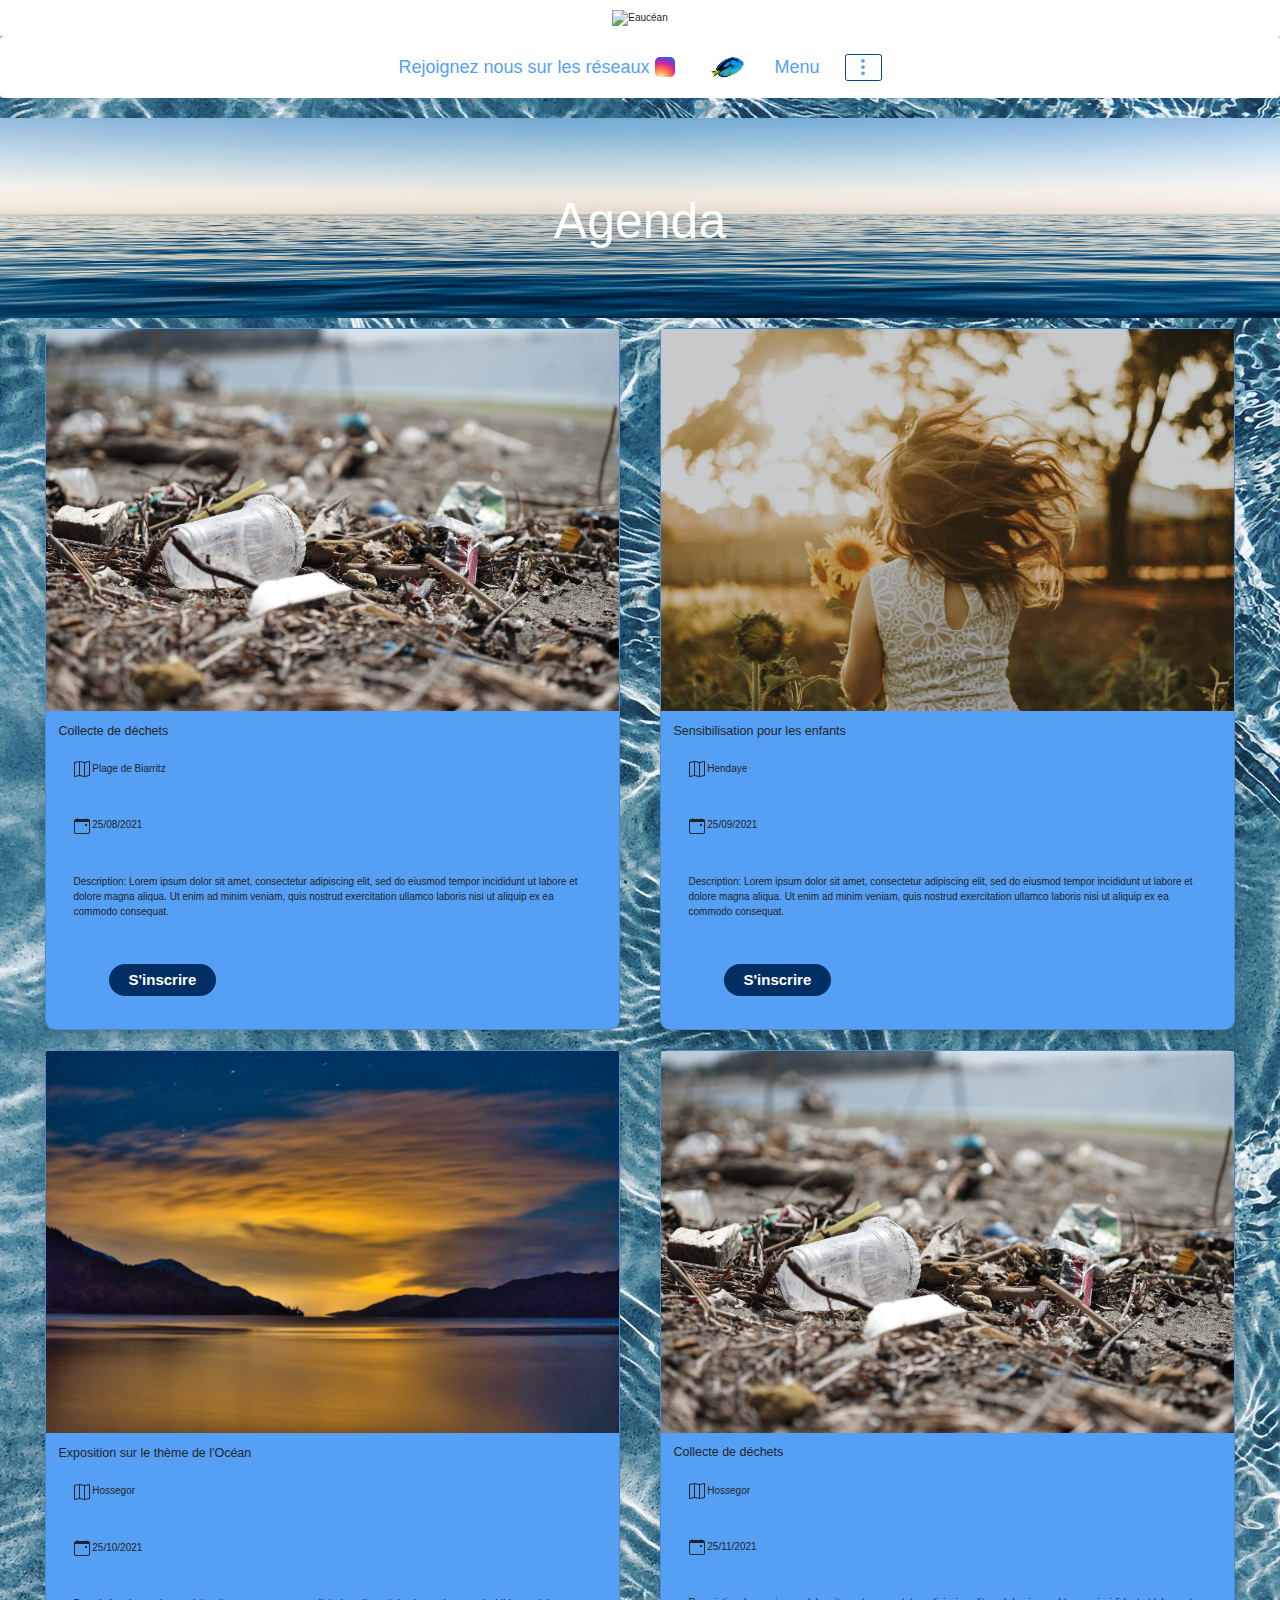
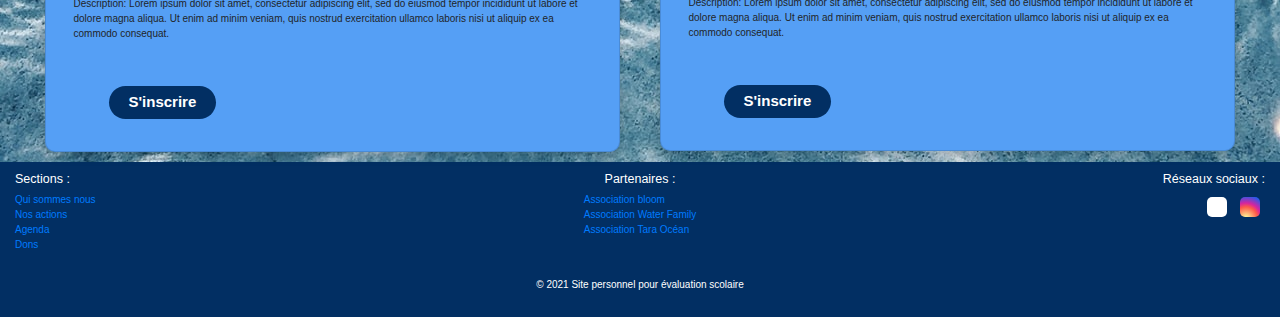
==== actions.html @ 85d7b035 "addActionPage&correction" ====
<!DOCTYPE html>
<html lang="fr">
<head>
  <meta charset="UTF-8">
  <meta name="viewport" content="width=device-width, initial-scale=1"> 
  <!-- Latest bootstrap compiled and minified CSS -->
  <link rel="stylesheet" href="https://maxcdn.bootstrapcdn.com/bootstrap/3.3.7/css/bootstrap.min.css" 
    integrity="sha384-BVYiiSIFeK1dGmJRAkycuHAHRg32OmUcww7on3RYdg4Va+PmSTsz/K68vbdEjh4u" 
    crossorigin="anonymous">
  <link rel="stylesheet" href="https://stackpath.bootstrapcdn.com/bootstrap/4.3.1/css/bootstrap.min.css" integrity="sha384-ggOyR0iXCbMQv3Xipma34MD+dH/1fQ784/j6cY/iJTQUOhcWr7x9JvoRxT2MZw1T"
    crossorigin="anonymous">
  <!-- Font-Awesome -->
  <link rel="stylesheet" href="https://cdnjs.cloudflare.com/ajax/libs/font-awesome/5.15.3/css/all.min.css" 
    integrity="sha384-SZXxX4whJ79/gErwcOYf+zWLeJdY/qpuqC4cAa9rOGUstPomtqpuNWT9wdPEn2fk"
    crossorigin="anonymous">
  <link rel="stylesheet" type="text/css" href="style.css">
  <meta name="description" content="Association pour la défense des Océans"/>
  <title>Eaucean</title>
</head>
<body class="container-fluid">
  <header>
    <!-- Menu + Logo-->
    <div class="row logo">
      <img 
            src="https://fontmeme.com/permalink/210517/2b26f4ba1548a2884f79955878b2d2fc.png" 
            alt="Eaucéan">
    </div>
    <nav class="row navbar  navbar-light" style="background-color: white;">
      <a>Rejoignez nous sur les réseaux</a>
      <i class="fab fa-instagram-square"></i>
      <i class="fab fa-facebook-square"></i>
      <div class="fishAnimation"></div>
      <a class ="navbar-brand">Menu</a>
          <button type="button" 
                  class="navbar-toggler"
                  data-toggle="collapse" 
                  data-target="#navbarNavDropdown"
                  aria-controls="#navbarNavDropdown" 
                  aria-expanded="false" 
                  aria-label="ToggleNavigation">
                  <svg xmlns="http://www.w3.org/2000/svg" width="20" height="20"fill="currentColor"
                   class="bi bi-three-dots-vertical" viewBox="0 0 16     16">
                  <path d="M9.5 13a1.5 1.5 0 1 1-3 0 1.5 1.5 0 0 1 3 0zm0-5a1.5 1.5 0 1     1-3 0       1.5 1.5 0 0 1 3 0zm0-5a1.5 1.5 0 1 1-3 0 1.5 1.5 0 0 1 3    0z"/>
                  </svg>
          </button>    
    <div class ="collapse " id="navbarNavDropdown">
      <ul class="navbar-nav">
        <li class="nav-item">
         <a class="nav-link" href="index.html#whoarewe">Qui sommes nous</a>
        </li>
        <li class="nav-item">
          <a class="nav-link" href="agenda.html">Agenda</a>
        </li>
        <li class="nav-item">
         <a class="nav-link" href="index.html#actionscard">Nos actions</a>
        </li>
        <li class="nav-item">
          <a class="nav-link" href="index.html#donations">Dons</a>
        </li>
      </ul>
    </div>
    </nav>
    <div class="row bannieres"
      <!-- Banniere-->
      <h3>Agenda</h3>
      </div>
    </div>
  </header>
    <article>
      <div class="row">
      <section class="col-12 col-lg-6 ">
          <div class="card shadow">
            <img id="collecte" class="card-img-top" src="pictures/agenda1.jpg" alt="Card image cap">
            <div class="card-body">
              <h5 class="card-title">Collecte de déchets</h5>
              <p class="card-text">
                <svg xmlns="http://www.w3.org/2000/svg" width="16" height="16" fill="currentColor" class="bi bi-map" viewBox="0 0 16 16">
                <path fill-rule="evenodd" d="M15.817.113A.5.5 0 0 1 16 .5v14a.5.5 0 0 1-.402.49l-5 1a.502.502 0 0 1-.196 0L5.5 15.01l-4.902.98A.5.5 0 0 1 0 15.5v-14a.5.5 0 0 1 .402-.49l5-1a.5.5 0 0 1 .196 0L10.5.99l4.902-.98a.5.5 0 0 1 .415.103zM10 1.91l-4-.8v12.98l4 .8V1.91zm1 12.98 4-.8V1.11l-4 .8v12.98zm-6-.8V1.11l-4 .8v12.98l4-.8z"/>
                </svg>
              Plage de Biarritz</p>
              <p class="card-text">
                <svg xmlns="http://www.w3.org/2000/svg" width="16" height="16" fill="currentColor" class="bi bi-calendar-event" viewBox="0 0 16 16">
                <path d="M11 6.5a.5.5 0 0 1 .5-.5h1a.5.5 0 0 1 .5.5v1a.5.5 0 0 1-.5.5h-1a.5.5 0 0 1-.5-.5v-1z"/>
                <path d="M3.5 0a.5.5 0 0 1 .5.5V1h8V.5a.5.5 0 0 1 1 0V1h1a2 2 0 0 1 2 2v11a2 2 0 0 1-2 2H2a2 2 0 0 1-2-2V3a2 2 0 0 1 2-2h1V.5a.5.5 0 0 1 .5-.5zM1 4v10a1 1 0 0 0 1 1h12a1 1 0 0 0 1-1V4H1z"/>
                </svg>
                25/08/2021</p> 
              <p class="card-text">Description: Lorem ipsum dolor sit amet, consectetur adipiscing elit, sed do eiusmod tempor incididunt ut
                    labore et dolore magna aliqua. Ut enim ad minim veniam, quis nostrud exercitation ullamco laboris nisi ut
                    aliquip ex ea commodo consequat.</p>        
              <button class="rejoin-button" data-toggle="modal" data-target="#inscription">S'inscrire</button>
            </div>
          </div>
      </section>
      <section class="col-12 col-lg-6 ">
        <div class="card shadow">
          <img id="sensibilisation" class="card-img-top" src="pictures/agenda2.jpg" alt="Card image cap">
          <div class="card-body">
            <h5 class="card-title">Sensibilisation pour les enfants</h5>
            <p class="card-text">
              <svg xmlns="http://www.w3.org/2000/svg" width="16" height="16" fill="currentColor" class="bi bi-map" viewBox="0 0 16 16">
              <path fill-rule="evenodd" d="M15.817.113A.5.5 0 0 1 16 .5v14a.5.5 0 0 1-.402.49l-5 1a.502.502 0 0 1-.196 0L5.5 15.01l-4.902.98A.5.5 0 0 1 0 15.5v-14a.5.5 0 0 1 .402-.49l5-1a.5.5 0 0 1 .196 0L10.5.99l4.902-.98a.5.5 0 0 1 .415.103zM10 1.91l-4-.8v12.98l4 .8V1.91zm1 12.98 4-.8V1.11l-4 .8v12.98zm-6-.8V1.11l-4 .8v12.98l4-.8z"/>
              </svg>
            Hendaye</p>
            <p class="card-text">
              <svg xmlns="http://www.w3.org/2000/svg" width="16" height="16" fill="currentColor" class="bi bi-calendar-event" viewBox="0 0 16 16">
              <path d="M11 6.5a.5.5 0 0 1 .5-.5h1a.5.5 0 0 1 .5.5v1a.5.5 0 0 1-.5.5h-1a.5.5 0 0 1-.5-.5v-1z"/>
              <path d="M3.5 0a.5.5 0 0 1 .5.5V1h8V.5a.5.5 0 0 1 1 0V1h1a2 2 0 0 1 2 2v11a2 2 0 0 1-2 2H2a2 2 0 0 1-2-2V3a2 2 0 0 1 2-2h1V.5a.5.5 0 0 1 .5-.5zM1 4v10a1 1 0 0 0 1 1h12a1 1 0 0 0 1-1V4H1z"/>
              </svg>
              25/09/2021</p> 
            <p class="card-text">Description: Lorem ipsum dolor sit amet, consectetur adipiscing elit, sed do eiusmod tempor incididunt ut
                  labore et dolore magna aliqua. Ut enim ad minim veniam, quis nostrud exercitation ullamco laboris nisi ut
                  aliquip ex ea commodo consequat.</p>        
            <button class="rejoin-button" data-toggle="modal" data-target="#inscription">S'inscrire</button>
          </div>
        </div>
      </section>
      <section class="col-12 col-lg-6 ">
      <div class="card shadow">
        <img id="Exposition" class="card-img-top" src="pictures/agenda3.jpg" alt="Card image cap">
        <div class="card-body">
          <h5 class="card-title">Exposition sur le thème de l'Océan</h5>
          <p class="card-text">
            <svg xmlns="http://www.w3.org/2000/svg" width="16" height="16" fill="currentColor" class="bi bi-map" viewBox="0 0 16 16">
            <path fill-rule="evenodd" d="M15.817.113A.5.5 0 0 1 16 .5v14a.5.5 0 0 1-.402.49l-5 1a.502.502 0 0 1-.196 0L5.5 15.01l-4.902.98A.5.5 0 0 1 0 15.5v-14a.5.5 0 0 1 .402-.49l5-1a.5.5 0 0 1 .196 0L10.5.99l4.902-.98a.5.5 0 0 1 .415.103zM10 1.91l-4-.8v12.98l4 .8V1.91zm1 12.98 4-.8V1.11l-4 .8v12.98zm-6-.8V1.11l-4 .8v12.98l4-.8z"/>
            </svg>
            Hossegor</p>
          <p class="card-text">
            <svg xmlns="http://www.w3.org/2000/svg" width="16" height="16" fill="currentColor" class="bi bi-calendar-event" viewBox="0 0 16 16">
            <path d="M11 6.5a.5.5 0 0 1 .5-.5h1a.5.5 0 0 1 .5.5v1a.5.5 0 0 1-.5.5h-1a.5.5 0 0 1-.5-.5v-1z"/>
            <path d="M3.5 0a.5.5 0 0 1 .5.5V1h8V.5a.5.5 0 0 1 1 0V1h1a2 2 0 0 1 2 2v11a2 2 0 0 1-2 2H2a2 2 0 0 1-2-2V3a2 2 0 0 1 2-2h1V.5a.5.5 0 0 1 .5-.5zM1 4v10a1 1 0 0 0 1 1h12a1 1 0 0 0 1-1V4H1z"/>
            </svg>
            25/10/2021</p> 
          <p class="card-text">Description: Lorem ipsum dolor sit amet, consectetur adipiscing elit, sed do eiusmod tempor incididunt ut
                labore et dolore magna aliqua. Ut enim ad minim veniam, quis nostrud exercitation ullamco laboris nisi ut
                aliquip ex ea commodo consequat.</p>        
          <button class="rejoin-button" data-toggle="modal" data-target="#inscription">S'inscrire</button>
        </div>
      </div>
      </section>
      <section class="col-12 col-lg-6 ">
    <div class="card shadow">
      <img id="collecte2" class="card-img-top" src="pictures/agenda1.jpg" alt="Card image cap">
      <div class="card-body">
        <h5 class="card-title">Collecte de déchets</h5>
        <p class="card-text">
          <svg xmlns="http://www.w3.org/2000/svg" width="16" height="16" fill="currentColor" class="bi bi-map" viewBox="0 0 16 16">
          <path fill-rule="evenodd" d="M15.817.113A.5.5 0 0 1 16 .5v14a.5.5 0 0 1-.402.49l-5 1a.502.502 0 0 1-.196 0L5.5 15.01l-4.902.98A.5.5 0 0 1 0 15.5v-14a.5.5 0 0 1 .402-.49l5-1a.5.5 0 0 1 .196 0L10.5.99l4.902-.98a.5.5 0 0 1 .415.103zM10 1.91l-4-.8v12.98l4 .8V1.91zm1 12.98 4-.8V1.11l-4 .8v12.98zm-6-.8V1.11l-4 .8v12.98l4-.8z"/>
          </svg>
          Hossegor</p>
        <p class="card-text">
          <svg xmlns="http://www.w3.org/2000/svg" width="16" height="16" fill="currentColor" class="bi bi-calendar-event" viewBox="0 0 16 16">
          <path d="M11 6.5a.5.5 0 0 1 .5-.5h1a.5.5 0 0 1 .5.5v1a.5.5 0 0 1-.5.5h-1a.5.5 0 0 1-.5-.5v-1z"/>
          <path d="M3.5 0a.5.5 0 0 1 .5.5V1h8V.5a.5.5 0 0 1 1 0V1h1a2 2 0 0 1 2 2v11a2 2 0 0 1-2 2H2a2 2 0 0 1-2-2V3a2 2 0 0 1 2-2h1V.5a.5.5 0 0 1 .5-.5zM1 4v10a1 1 0 0 0 1 1h12a1 1 0 0 0 1-1V4H1z"/>
          </svg>
          25/11/2021</p> 
        <p class="card-text">Description: Lorem ipsum dolor sit amet, consectetur adipiscing elit, sed do eiusmod tempor incididunt ut
              labore et dolore magna aliqua. Ut enim ad minim veniam, quis nostrud exercitation ullamco laboris nisi ut
              aliquip ex ea commodo consequat.</p>        
        <button class="rejoin-button" data-toggle="modal" data-target="#inscription">S'inscrire</button>
      </div>
    </div>
      </section>
    </div>
    </article>
<!-- formulaireInscription -->
  <form>
    <div class="modal" id="inscription" tabindex="-1" role="dialog">
      <div class="modal-dialog" role="document">
        <div class="modal-content">
            <div class="modal-header">
              <h5 class="modal-title">Inscription</h5>
              <button type="button" class="close" data-dismiss="modal" aria-label="Close">
              <span aria-hidden="true">&times;</span>
              </button>
            </div>
            <div class="modal-body">
              <p> Merci de vous inscrire a l'évènement pour pouvoir y participer
              </p>
              <div class="form-group">
                <label for="inputEmail">Email</label>
                <input type="email" class="form-control" id="inputEmail" aria-describedby="emailHelp" 
                placeholder="Enter email">
                <label for="Nom">Nom</label>
                <input type="text" class="form-control" id="nom" placeholder="Nom">
                <label for="Prénom">Prénom</label>
                <input type="text" class="form-control" id="prénom" placeholder="Prénom">
                <label class="control-label" for="valeurDon">Nombre de personnes</label>
                <select id="valeurDon" class="form-control" name="valeurDon">
                      <option value="1">1</option>
                      <option value="2">2</option>
                      <option value="3">3</option>
                      <option value="4">4</option>
                      <option value="5">5</option>
                      <option value="5+">Plus de 5</option>
                  </select>
              </div>
            </div>
            <div class="modal-footer">
              <button type="button" class="btn btn-primary">Valider</button>
              <button type="button" class="btn btn-secondary" data-dismiss="modal">Annuler</button>
            </div>
        </div>
      </div>
    </div>
  </form>

  <footer class="row">
    <div class="footerContents">
      <!-- sommaire-->
      <div class="summary col-4 ">
        <h5 class="listtitle">Sections : </h5>
          <ul>
            <li><a href="#whoarewe">Qui sommes nous</a></li>
            <li><a href="#actionscard">Nos actions</a></li>
            <li><a href="agenda.html">Agenda</a></li>
            <li><a href="#donations">Dons</a></li>
          </ul>
      </div>
      <!-- sites partenaires-->
      <div class="partnerSite col-4">
        <h5 class="listtitle">Partenaires : </h5>
          <ul>
            <li><a href="http://www.bloomassociation.org/" target="_blank">Association bloom</a></li>
            <li><a href="https://waterfamily.org/" target="_blank">Association Water Family</a></li>
            <li><a href="https://oceans.taraexpeditions.org/" target="_blank">Association Tara Océan</a></li>
          </ul>
      </div>
      <!-- social network-->
      <div class="socialFooterList col-4">
        <h5 class="listtitle">Réseaux sociaux : </h5>
          <ul class="socialList">
            <li><i class="fab fa-facebook-square"></i></li>
            <li><i class="fab fa-instagram-square"></i></li>
          </ul>
      </div>
    </div>
        <p class="copyright col-12">© 2021 Site personnel pour évaluation scolaire</p>
  </footer>
  <script src="https://code.jquery.com/jquery-3.3.1.slim.min.js" 
  integrity="sha384-q8i/X+965DzO0rT7abK41JStQIAqVgRVzpbzo5smXKp4YfRvH+8abtTE1Pi6jizo" 
  crossorigin="anonymous"></script>
  <script src="https://cdnjs.cloudflare.com/ajax/libs/popper.js/1.14.7/umd/popper.min.js" 
  integrity="sha384-UO2eT0CpHqdSJQ6hJty5KVphtPhzWj9WO1clHTMGa3JDZwrnQq4sF86dIHNDz0W1" 
  crossorigin="anonymous"></script>
  <script src="https://stackpath.bootstrapcdn.com/bootstrap/4.3.1/js/bootstrap.min.js" 
  integrity="sha384-JjSmVgyd0p3pXB1rRibZUAYoIIy6OrQ6VrjIEaFf/nJGzIxFDsf4x0xIM+B07jRM" 
  crossorigin="anonymous">
  </script>  
</body>
</html>
---- style.css ----
* {
  font-family: "Comic Sans MS", Arial, Verdana, sans-serif; 
}


article {
  max-width: 1200px ;
  margin-left: auto;
  margin-right: auto 
}

/* Add a hover effect on icon*/
.fa:hover {
  opacity: 0.7;
}

/*social network */
/* Facebook */
.fa-facebook-square {
  background: white;
  color: #3B5998;
  display: inline-block;
  width: 20px;
  height: 20px;
  text-align: center;
  border-radius: 5px;
  font-size: 20px;
  line-height: 20px;
  vertical-align: middle;
}
/* Twitter */
.fa-twitter-square {
  background: white;
  color: #55ACEE;
  font-size: 30px;
  display: inline-block;
  width: 20px;
  height: 20px;
  text-align: center;
  border-radius: 5px;
  font-size: 20px;
  line-height: 20px;
  vertical-align: middle;
}
.fa-linkedin {
  background: white;
  color: #007bb5;
  font-size: 20px;
  display: inline-block;
  width: 20px;
  height: 20px;
  text-align: center;
  border-radius: 5px;
  font-size: 20px;
  line-height: 20px;
  vertical-align: middle;
}
.fa-instagram-square {
  display: inline-block;
  width: 20px;
  height: 20px;
  text-align: center;
  border-radius: 5px;
  color: #fff;
  font-size: 20px;
  line-height: 20px;
  vertical-align: middle;
  background: #d6249f;
  background: radial-gradient(circle at 30% 107%, #fdf497 0%, #fdf497 5%, #fd5949 45%,
  #d6249f 60%,#285AEB 90%);
}

.logo {
display: flex;
flex-direction: row;
justify-content: space-evenly;
align-items: center;
text-align: center;
width: auto;
background: #fff;
padding: 10px;
}

.collapse{
justify-content: flex-end;
}

.navbar, .navbar-brand{
  display: flex;
  flex-direction: row;
  justify-content:center;
  align-items: center;
  text-align: center;
  font-size: 1.8rem ;
}

.bannieres{
display: flex;
flex-direction: column;
justify-content: space-evenly;
align-items: center;
text-align: center;
background-image:url(pictures/header.jpg);
background-repeat: no-repeat;
background-size: 100% 200px;
height: 200px;
color: white;
flex-wrap: nowrap;
padding-top: 10px;
}

.rejoin-button, .donations-button{
  margin: 4px 50px 4px;
}

.rejoin-button, .donations-button, .contact-button, .actions-button {
  padding: 5px 20px;
  margin: 20px 50px;
  border: 0;
  border-radius: 20px;
  background: rgb(2, 47, 99);
  color: #fff;
  font-size: 1.5rem;
  font-weight: 600;
  display: inline;
  align-items: center;
  justify-content: center;
  cursor: pointer;
}

.agenda-button{
  border: 0;
  border-radius: 20px;
  background: rgb(2, 47, 99);
  color: #fff;
  font-weight: 600;
  display: inline;
  align-items: center;
  justify-content: center;
  cursor: pointer;
}



.rejoin-button, .donations-button, .contact-button, .actions-button, .agenda-button{
  transition: transform 0.1s linear 0.1s;
}

.rejoin-button:hover, .donations-button:hover, .contact-button:hover, .actions-button:hover, 
.agenda-button:hover{
transform : scale(1.1, 1.1);
}

.teamPic donationPic {
margin: 15px;
}

.card{
    display: flex;
    margin: 10px 5px;
    background: rgb(85, 159, 245);
    border-radius: 1em;
    justify-content: center;
  }

p{
  padding: 15px;
}
h2{
  margin: 10px;
}

h6{
  font-size: 1.5rem;
  padding-left: 15px;
}

img {
	max-width: 100%;
	height: auto;
  margin: auto ;
}

body {
  background-image:url(pictures/body.jpg);
  }

nav{
  color:#559ff5;
}
.navbar-light .navbar-nav .nav-link {
  color: #559FF5;
}

.navbar, .navbar-brand {
  text-align:left;
}

.navbar-light .navbar-toggler {
  color: #559FF5;
  border-color: #0d417e;
}

.fishAnimation{
  animation: 3s ease-in 0.5s infinite alternate gogogo;
  margin-right: 15px;
  width: 35px;
  height:35px;
  border-radius: 50%;
  background-image: url(pictures/fish.jpg);
  background-size: 100%;
}
  
@keyframes gogogo{
  0% {
    width: 35px;
    height:35px;}
  100% { 
  transform: translateX(85%);}
}

footer{
  display: flex;
  background:rgb(2, 47, 99) ;
  color: #fff;
  width: auto;
  padding-top: 10px;
}

.footerContents{
  display: flex;
  flex-direction: row;
  width: 100%;
}

.footerContents>div{
  display: flex;
  flex-direction: column;
}

@media (max-width: 480px) {
  .footerContents {
      font-size: 5px;
    }
  }

.socialList>li{
  display: inline;
}

.copyright{
  display: flex;
  flex-direction: row;
  justify-content: center;
}

i{
  margin: 5px;
}


h3{
  font-size: 5rem;
}

.evenement{
  font-size: 15px;
  font-weight:bold;
}

ul {
  margin-left:0;
  padding-left:0;
  list-style: none;
}



.table>tbody>tr>td, .table>tbody>tr>th, .table>tfoot>tr>td, .table>tfoot>tr>th, .table>thead>tr>td,
.table>thead>tr>th{
  vertical-align: middle;
  align-content: space-around;
}
.modal-dialog {
  height: 100vh;
  display: flex;
  flex-direction: column;
  justify-content: center;
}

.table{
  flex-wrap: nowrap;
}

.summary{
  align-items: flex-start;
}

.partnerSite{
  align-items: center;
}

.socialFooterList{
  align-items:flex-end;
}
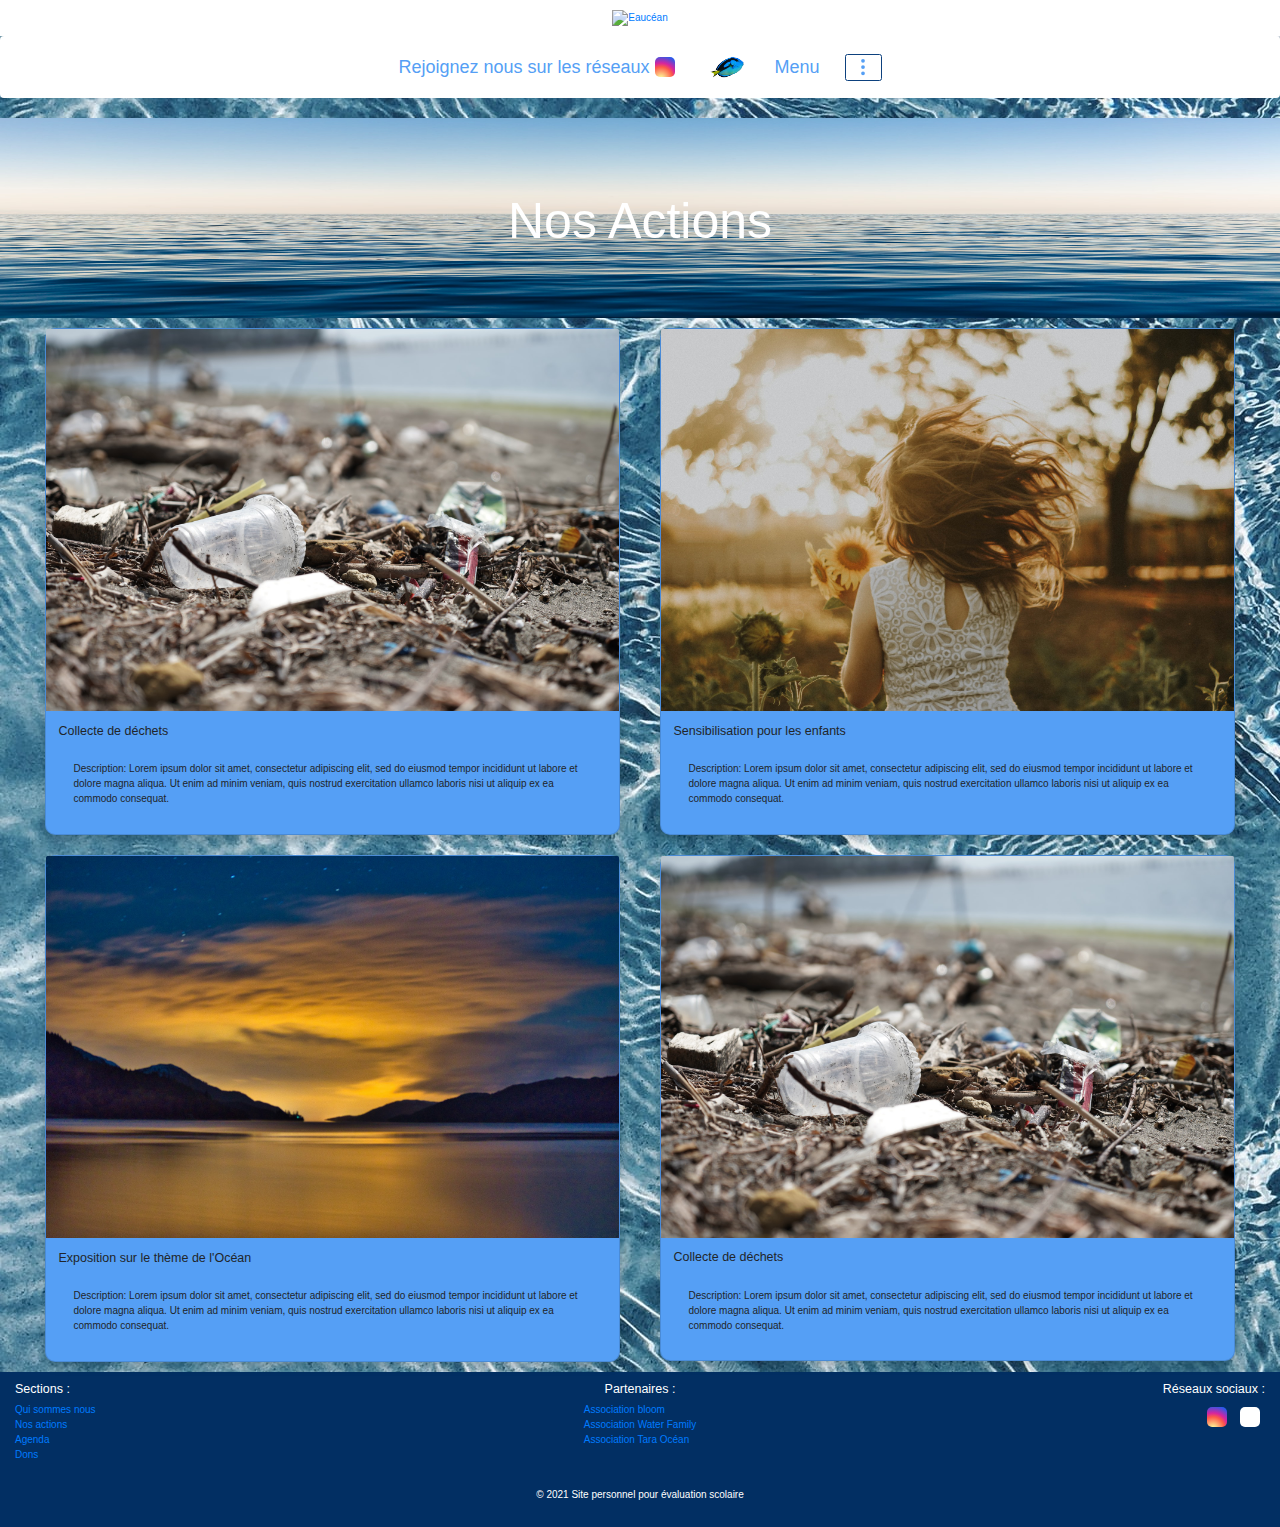
==== commit 608b59a9: "fewCorrections" ====
--- a/actions.html
+++ b/actions.html
@@ -21,14 +21,15 @@
   <header>
     <!-- Menu + Logo-->
     <div class="row logo">
+      <a href="index.html">
       <img 
             src="https://fontmeme.com/permalink/210517/2b26f4ba1548a2884f79955878b2d2fc.png" 
-            alt="Eaucéan">
+            alt="Eaucéan"></a>
     </div>
     <nav class="row navbar  navbar-light" style="background-color: white;">
       <a>Rejoignez nous sur les réseaux</a>
-      <i class="fab fa-instagram-square"></i>
-      <i class="fab fa-facebook-square"></i>
+      <a href="https://www.instagram.com" target="_blank" ><i class="fab fa-instagram-square"></i></a>
+      <a href="https://www.facebook.com" target="_blank" ><i class="fab fa-facebook-square"></i></a>
       <div class="fishAnimation"></div>
       <a class ="navbar-brand">Menu</a>
           <button type="button" 
@@ -52,7 +53,7 @@
           <a class="nav-link" href="agenda.html">Agenda</a>
         </li>
         <li class="nav-item">
-         <a class="nav-link" href="index.html#actionscard">Nos actions</a>
+         <a class="nav-link" href="actions.html">Nos actions</a>
         </li>
         <li class="nav-item">
           <a class="nav-link" href="index.html#donations">Dons</a>
@@ -62,7 +63,7 @@
     </nav>
     <div class="row bannieres"
       <!-- Banniere-->
-      <h3>Agenda</h3>
+      <h3>Nos Actions</h3>
       </div>
     </div>
   </header>
@@ -73,22 +74,10 @@
             <img id="collecte" class="card-img-top" src="pictures/agenda1.jpg" alt="Card image cap">
             <div class="card-body">
               <h5 class="card-title">Collecte de déchets</h5>
-              <p class="card-text">
-                <svg xmlns="http://www.w3.org/2000/svg" width="16" height="16" fill="currentColor" class="bi bi-map" viewBox="0 0 16 16">
-                <path fill-rule="evenodd" d="M15.817.113A.5.5 0 0 1 16 .5v14a.5.5 0 0 1-.402.49l-5 1a.502.502 0 0 1-.196 0L5.5 15.01l-4.902.98A.5.5 0 0 1 0 15.5v-14a.5.5 0 0 1 .402-.49l5-1a.5.5 0 0 1 .196 0L10.5.99l4.902-.98a.5.5 0 0 1 .415.103zM10 1.91l-4-.8v12.98l4 .8V1.91zm1 12.98 4-.8V1.11l-4 .8v12.98zm-6-.8V1.11l-4 .8v12.98l4-.8z"/>
-                </svg>
-              Plage de Biarritz</p>
-              <p class="card-text">
-                <svg xmlns="http://www.w3.org/2000/svg" width="16" height="16" fill="currentColor" class="bi bi-calendar-event" viewBox="0 0 16 16">
-                <path d="M11 6.5a.5.5 0 0 1 .5-.5h1a.5.5 0 0 1 .5.5v1a.5.5 0 0 1-.5.5h-1a.5.5 0 0 1-.5-.5v-1z"/>
-                <path d="M3.5 0a.5.5 0 0 1 .5.5V1h8V.5a.5.5 0 0 1 1 0V1h1a2 2 0 0 1 2 2v11a2 2 0 0 1-2 2H2a2 2 0 0 1-2-2V3a2 2 0 0 1 2-2h1V.5a.5.5 0 0 1 .5-.5zM1 4v10a1 1 0 0 0 1 1h12a1 1 0 0 0 1-1V4H1z"/>
-                </svg>
-                25/08/2021</p> 
               <p class="card-text">Description: Lorem ipsum dolor sit amet, consectetur adipiscing elit, sed do eiusmod tempor incididunt ut
                     labore et dolore magna aliqua. Ut enim ad minim veniam, quis nostrud exercitation ullamco laboris nisi ut
                     aliquip ex ea commodo consequat.</p>        
-              <button class="rejoin-button" data-toggle="modal" data-target="#inscription">S'inscrire</button>
-            </div>
+              </div>
           </div>
       </section>
       <section class="col-12 col-lg-6 ">
@@ -96,22 +85,10 @@
           <img id="sensibilisation" class="card-img-top" src="pictures/agenda2.jpg" alt="Card image cap">
           <div class="card-body">
             <h5 class="card-title">Sensibilisation pour les enfants</h5>
-            <p class="card-text">
-              <svg xmlns="http://www.w3.org/2000/svg" width="16" height="16" fill="currentColor" class="bi bi-map" viewBox="0 0 16 16">
-              <path fill-rule="evenodd" d="M15.817.113A.5.5 0 0 1 16 .5v14a.5.5 0 0 1-.402.49l-5 1a.502.502 0 0 1-.196 0L5.5 15.01l-4.902.98A.5.5 0 0 1 0 15.5v-14a.5.5 0 0 1 .402-.49l5-1a.5.5 0 0 1 .196 0L10.5.99l4.902-.98a.5.5 0 0 1 .415.103zM10 1.91l-4-.8v12.98l4 .8V1.91zm1 12.98 4-.8V1.11l-4 .8v12.98zm-6-.8V1.11l-4 .8v12.98l4-.8z"/>
-              </svg>
-            Hendaye</p>
-            <p class="card-text">
-              <svg xmlns="http://www.w3.org/2000/svg" width="16" height="16" fill="currentColor" class="bi bi-calendar-event" viewBox="0 0 16 16">
-              <path d="M11 6.5a.5.5 0 0 1 .5-.5h1a.5.5 0 0 1 .5.5v1a.5.5 0 0 1-.5.5h-1a.5.5 0 0 1-.5-.5v-1z"/>
-              <path d="M3.5 0a.5.5 0 0 1 .5.5V1h8V.5a.5.5 0 0 1 1 0V1h1a2 2 0 0 1 2 2v11a2 2 0 0 1-2 2H2a2 2 0 0 1-2-2V3a2 2 0 0 1 2-2h1V.5a.5.5 0 0 1 .5-.5zM1 4v10a1 1 0 0 0 1 1h12a1 1 0 0 0 1-1V4H1z"/>
-              </svg>
-              25/09/2021</p> 
             <p class="card-text">Description: Lorem ipsum dolor sit amet, consectetur adipiscing elit, sed do eiusmod tempor incididunt ut
                   labore et dolore magna aliqua. Ut enim ad minim veniam, quis nostrud exercitation ullamco laboris nisi ut
                   aliquip ex ea commodo consequat.</p>        
-            <button class="rejoin-button" data-toggle="modal" data-target="#inscription">S'inscrire</button>
-          </div>
+            </div>
         </div>
       </section>
       <section class="col-12 col-lg-6 ">
@@ -119,22 +96,10 @@
         <img id="Exposition" class="card-img-top" src="pictures/agenda3.jpg" alt="Card image cap">
         <div class="card-body">
           <h5 class="card-title">Exposition sur le thème de l'Océan</h5>
-          <p class="card-text">
-            <svg xmlns="http://www.w3.org/2000/svg" width="16" height="16" fill="currentColor" class="bi bi-map" viewBox="0 0 16 16">
-            <path fill-rule="evenodd" d="M15.817.113A.5.5 0 0 1 16 .5v14a.5.5 0 0 1-.402.49l-5 1a.502.502 0 0 1-.196 0L5.5 15.01l-4.902.98A.5.5 0 0 1 0 15.5v-14a.5.5 0 0 1 .402-.49l5-1a.5.5 0 0 1 .196 0L10.5.99l4.902-.98a.5.5 0 0 1 .415.103zM10 1.91l-4-.8v12.98l4 .8V1.91zm1 12.98 4-.8V1.11l-4 .8v12.98zm-6-.8V1.11l-4 .8v12.98l4-.8z"/>
-            </svg>
-            Hossegor</p>
-          <p class="card-text">
-            <svg xmlns="http://www.w3.org/2000/svg" width="16" height="16" fill="currentColor" class="bi bi-calendar-event" viewBox="0 0 16 16">
-            <path d="M11 6.5a.5.5 0 0 1 .5-.5h1a.5.5 0 0 1 .5.5v1a.5.5 0 0 1-.5.5h-1a.5.5 0 0 1-.5-.5v-1z"/>
-            <path d="M3.5 0a.5.5 0 0 1 .5.5V1h8V.5a.5.5 0 0 1 1 0V1h1a2 2 0 0 1 2 2v11a2 2 0 0 1-2 2H2a2 2 0 0 1-2-2V3a2 2 0 0 1 2-2h1V.5a.5.5 0 0 1 .5-.5zM1 4v10a1 1 0 0 0 1 1h12a1 1 0 0 0 1-1V4H1z"/>
-            </svg>
-            25/10/2021</p> 
           <p class="card-text">Description: Lorem ipsum dolor sit amet, consectetur adipiscing elit, sed do eiusmod tempor incididunt ut
                 labore et dolore magna aliqua. Ut enim ad minim veniam, quis nostrud exercitation ullamco laboris nisi ut
                 aliquip ex ea commodo consequat.</p>        
-          <button class="rejoin-button" data-toggle="modal" data-target="#inscription">S'inscrire</button>
-        </div>
+          </div>
       </div>
       </section>
       <section class="col-12 col-lg-6 ">
@@ -142,22 +107,10 @@
       <img id="collecte2" class="card-img-top" src="pictures/agenda1.jpg" alt="Card image cap">
       <div class="card-body">
         <h5 class="card-title">Collecte de déchets</h5>
-        <p class="card-text">
-          <svg xmlns="http://www.w3.org/2000/svg" width="16" height="16" fill="currentColor" class="bi bi-map" viewBox="0 0 16 16">
-          <path fill-rule="evenodd" d="M15.817.113A.5.5 0 0 1 16 .5v14a.5.5 0 0 1-.402.49l-5 1a.502.502 0 0 1-.196 0L5.5 15.01l-4.902.98A.5.5 0 0 1 0 15.5v-14a.5.5 0 0 1 .402-.49l5-1a.5.5 0 0 1 .196 0L10.5.99l4.902-.98a.5.5 0 0 1 .415.103zM10 1.91l-4-.8v12.98l4 .8V1.91zm1 12.98 4-.8V1.11l-4 .8v12.98zm-6-.8V1.11l-4 .8v12.98l4-.8z"/>
-          </svg>
-          Hossegor</p>
-        <p class="card-text">
-          <svg xmlns="http://www.w3.org/2000/svg" width="16" height="16" fill="currentColor" class="bi bi-calendar-event" viewBox="0 0 16 16">
-          <path d="M11 6.5a.5.5 0 0 1 .5-.5h1a.5.5 0 0 1 .5.5v1a.5.5 0 0 1-.5.5h-1a.5.5 0 0 1-.5-.5v-1z"/>
-          <path d="M3.5 0a.5.5 0 0 1 .5.5V1h8V.5a.5.5 0 0 1 1 0V1h1a2 2 0 0 1 2 2v11a2 2 0 0 1-2 2H2a2 2 0 0 1-2-2V3a2 2 0 0 1 2-2h1V.5a.5.5 0 0 1 .5-.5zM1 4v10a1 1 0 0 0 1 1h12a1 1 0 0 0 1-1V4H1z"/>
-          </svg>
-          25/11/2021</p> 
         <p class="card-text">Description: Lorem ipsum dolor sit amet, consectetur adipiscing elit, sed do eiusmod tempor incididunt ut
               labore et dolore magna aliqua. Ut enim ad minim veniam, quis nostrud exercitation ullamco laboris nisi ut
               aliquip ex ea commodo consequat.</p>        
-        <button class="rejoin-button" data-toggle="modal" data-target="#inscription">S'inscrire</button>
-      </div>
+        </div>
     </div>
       </section>
     </div>
@@ -210,10 +163,10 @@
       <div class="summary col-4 ">
         <h5 class="listtitle">Sections : </h5>
           <ul>
-            <li><a href="#whoarewe">Qui sommes nous</a></li>
-            <li><a href="#actionscard">Nos actions</a></li>
+            <li><a href="index.html#whoarewe">Qui sommes nous</a></li>
+            <li><a href="actions.html">Nos actions</a></li>
             <li><a href="agenda.html">Agenda</a></li>
-            <li><a href="#donations">Dons</a></li>
+            <li><a href="index.html#donations">Dons</a></li>
           </ul>
       </div>
       <!-- sites partenaires-->
@@ -228,10 +181,12 @@
       <!-- social network-->
       <div class="socialFooterList col-4">
         <h5 class="listtitle">Réseaux sociaux : </h5>
-          <ul class="socialList">
-            <li><i class="fab fa-facebook-square"></i></li>
-            <li><i class="fab fa-instagram-square"></i></li>
-          </ul>
+        <ul class="socialList">
+          <li><a href="https://www.instagram.com" target="_blank" >
+            <i class="fab fa-instagram-square"></a></i></li>
+          <li><a href="https://www.facebook.com" target="_blank" >
+            <i class="fab fa-facebook-square"></a></i></li>
+        </ul>
       </div>
     </div>
         <p class="copyright col-12">© 2021 Site personnel pour évaluation scolaire</p>
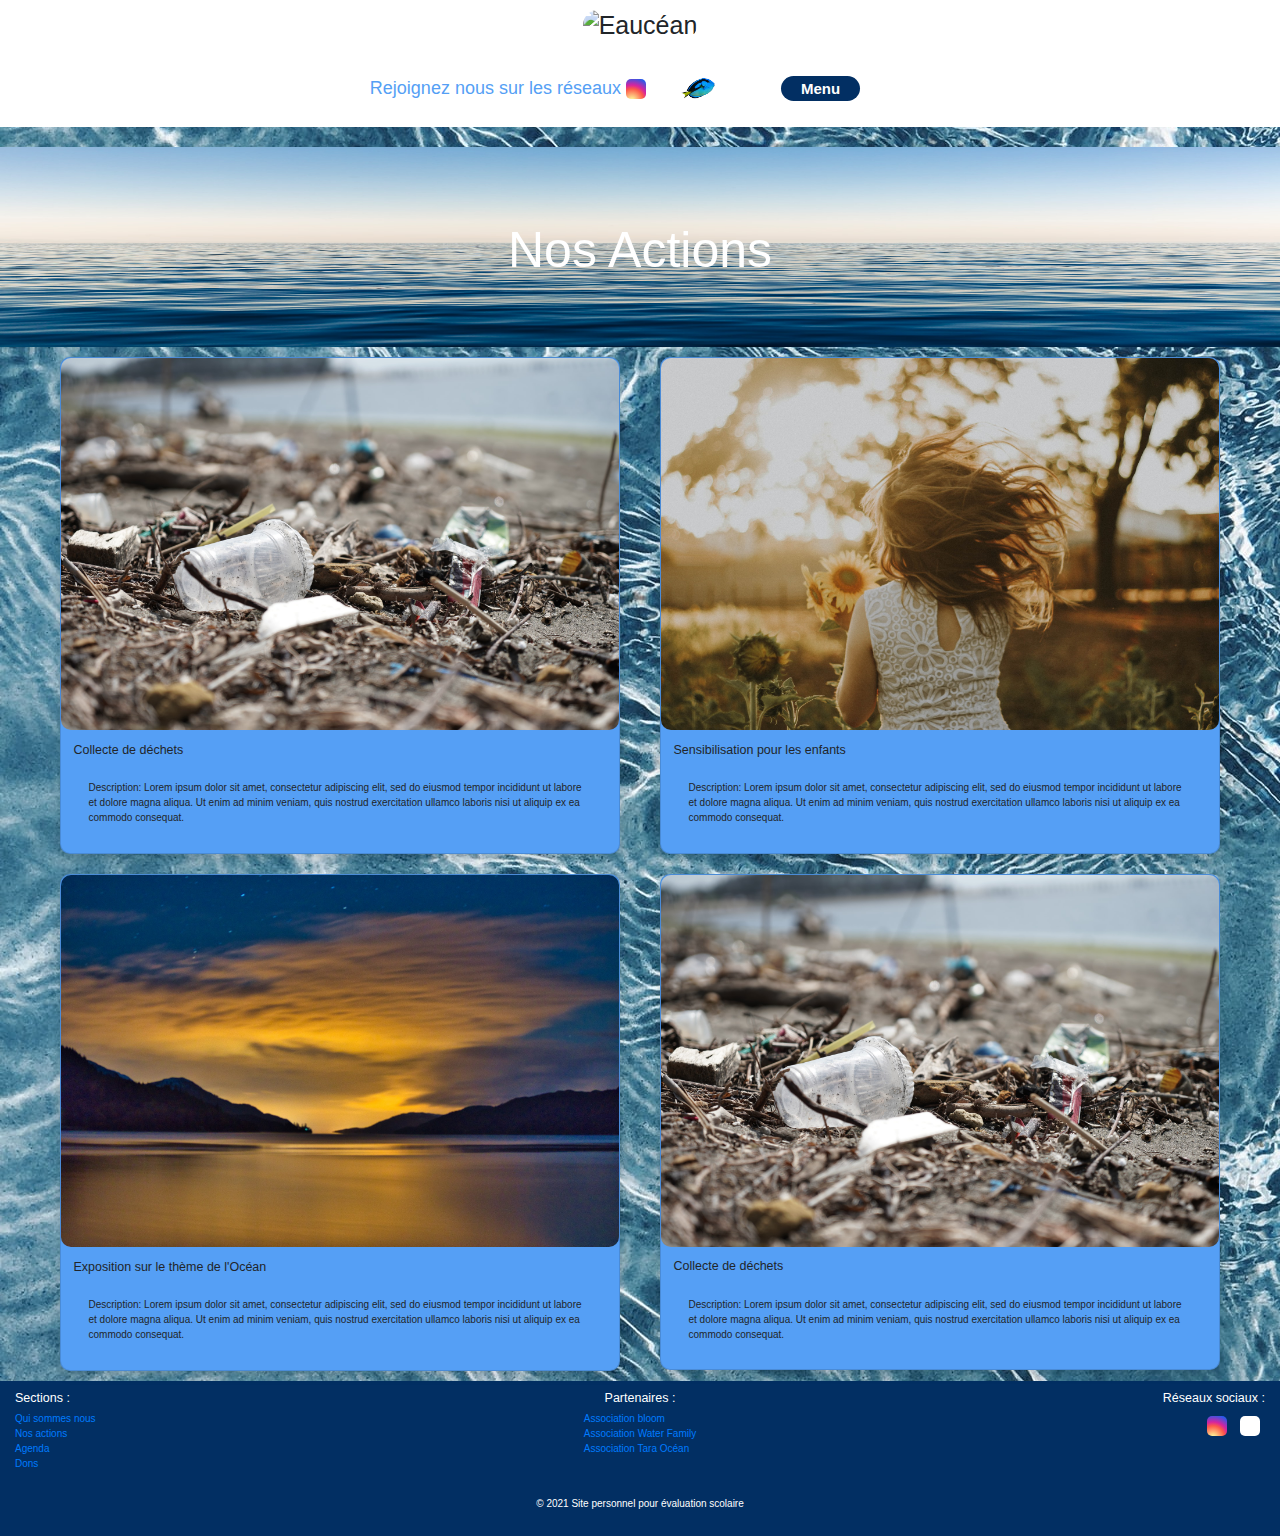
==== commit a0848deb: "w3c-htmlhint-stylehint-corrections" ====
--- a/actions.html
+++ b/actions.html
@@ -1,157 +1,149 @@
 <!DOCTYPE html>
 <html lang="fr">
+
 <head>
   <meta charset="UTF-8">
-  <meta name="viewport" content="width=device-width, initial-scale=1"> 
+  <meta name="viewport" content="width=device-width, initial-scale=1">
   <!-- Latest bootstrap compiled and minified CSS -->
-  <link rel="stylesheet" href="https://maxcdn.bootstrapcdn.com/bootstrap/3.3.7/css/bootstrap.min.css" 
-    integrity="sha384-BVYiiSIFeK1dGmJRAkycuHAHRg32OmUcww7on3RYdg4Va+PmSTsz/K68vbdEjh4u" 
-    crossorigin="anonymous">
-  <link rel="stylesheet" href="https://stackpath.bootstrapcdn.com/bootstrap/4.3.1/css/bootstrap.min.css" integrity="sha384-ggOyR0iXCbMQv3Xipma34MD+dH/1fQ784/j6cY/iJTQUOhcWr7x9JvoRxT2MZw1T"
-    crossorigin="anonymous">
+  <link rel="stylesheet" href="https://maxcdn.bootstrapcdn.com/bootstrap/3.3.7/css/bootstrap.min.css"
+    integrity="sha384-BVYiiSIFeK1dGmJRAkycuHAHRg32OmUcww7on3RYdg4Va+PmSTsz/K68vbdEjh4u" crossorigin="anonymous">
+  <link rel="stylesheet" href="https://stackpath.bootstrapcdn.com/bootstrap/4.3.1/css/bootstrap.min.css"
+    integrity="sha384-ggOyR0iXCbMQv3Xipma34MD+dH/1fQ784/j6cY/iJTQUOhcWr7x9JvoRxT2MZw1T" crossorigin="anonymous">
   <!-- Font-Awesome -->
-  <link rel="stylesheet" href="https://cdnjs.cloudflare.com/ajax/libs/font-awesome/5.15.3/css/all.min.css" 
-    integrity="sha384-SZXxX4whJ79/gErwcOYf+zWLeJdY/qpuqC4cAa9rOGUstPomtqpuNWT9wdPEn2fk"
-    crossorigin="anonymous">
+  <link rel="stylesheet" href="https://cdnjs.cloudflare.com/ajax/libs/font-awesome/5.15.3/css/all.min.css"
+    integrity="sha384-SZXxX4whJ79/gErwcOYf+zWLeJdY/qpuqC4cAa9rOGUstPomtqpuNWT9wdPEn2fk" crossorigin="anonymous">
   <link rel="stylesheet" type="text/css" href="style.css">
-  <meta name="description" content="Association pour la défense des Océans"/>
+  <meta name="description" content="Association pour la défense des Océans" />
   <title>Eaucean</title>
 </head>
+
 <body class="container-fluid">
   <header>
     <!-- Menu + Logo-->
-    <div class="row logo">
-      <a href="index.html">
-      <img 
-            src="https://fontmeme.com/permalink/210517/2b26f4ba1548a2884f79955878b2d2fc.png" 
-            alt="Eaucéan"></a>
-    </div>
+    <h1 class="row logo">
+      <img src="https://fontmeme.com/permalink/210517/2b26f4ba1548a2884f79955878b2d2fc.png" alt="Eaucéan">
+    </h1>
     <nav class="row navbar  navbar-light" style="background-color: white;">
       <a>Rejoignez nous sur les réseaux</a>
-      <a href="https://www.instagram.com" target="_blank" ><i class="fab fa-instagram-square"></i></a>
-      <a href="https://www.facebook.com" target="_blank" ><i class="fab fa-facebook-square"></i></a>
+      <a href="https://www.instagram.com" target="_blank"><i class="fab fa-instagram-square"></i></a>
+      <a href="https://www.facebook.com" target="_blank"><i class="fab fa-facebook-square"></i></a>
       <div class="fishAnimation"></div>
-      <a class ="navbar-brand">Menu</a>
-          <button type="button" 
-                  class="navbar-toggler"
-                  data-toggle="collapse" 
-                  data-target="#navbarNavDropdown"
-                  aria-controls="#navbarNavDropdown" 
-                  aria-expanded="false" 
-                  aria-label="ToggleNavigation">
-                  <svg xmlns="http://www.w3.org/2000/svg" width="20" height="20"fill="currentColor"
-                   class="bi bi-three-dots-vertical" viewBox="0 0 16     16">
-                  <path d="M9.5 13a1.5 1.5 0 1 1-3 0 1.5 1.5 0 0 1 3 0zm0-5a1.5 1.5 0 1     1-3 0       1.5 1.5 0 0 1 3 0zm0-5a1.5 1.5 0 1 1-3 0 1.5 1.5 0 0 1 3    0z"/>
-                  </svg>
-          </button>    
-    <div class ="collapse " id="navbarNavDropdown">
-      <ul class="navbar-nav">
-        <li class="nav-item">
-         <a class="nav-link" href="index.html#whoarewe">Qui sommes nous</a>
-        </li>
-        <li class="nav-item">
-          <a class="nav-link" href="agenda.html">Agenda</a>
-        </li>
-        <li class="nav-item">
-         <a class="nav-link" href="actions.html">Nos actions</a>
-        </li>
-        <li class="nav-item">
-          <a class="nav-link" href="index.html#donations">Dons</a>
-        </li>
-      </ul>
+      <div class="menu">
+        <button type="button" class="navbar-toggler menu-button" data-toggle="collapse" data-target="#navbarNavDropdown"
+          aria-controls="navbarNavDropdown" aria-expanded="false" aria-label="ToggleNavigation">Menu</button>
+        <div class="collapse " id="navbarNavDropdown">
+          <ul class="navbar-nav">
+            <li class="nav-item">
+              <a class="nav-link" href="index.html"><b>Acceuil</b></a>
+            </li>
+            <li class="nav-item">
+              <a class="nav-link" href="index.html#whoarewe">Qui sommes nous</a>
+            </li>
+            <li class="nav-item ">
+              <a class="nav-link" href="agenda.html">Agenda</a>
+            </li>
+            <li class="nav-item">
+              <a class="nav-link" href="actions.html">Nos actions</a>
+            </li>
+            <li class="nav-item">
+              <a class="nav-link" href="index.html#donations">Dons</a>
+            </li>
+          </ul>
+        </div>
+      </div>
+    </nav>
+    <!-- Banniere-->
+    <div class="row bannieres">
+      <h3>Nos Actions</h3>
     </div>
-    </nav>
-    <div class="row bannieres"
-      <!-- Banniere-->
-      <h3>Nos Actions</h3>
+  </header>
+  <section class="row">
+    <div class="col-12 col-lg-6 ">
+      <div class="card shadow">
+        <img id="collecte" class="collecte" src="pictures/agenda1.jpg" alt="image collecte">
+        <div class="card-body">
+          <h5 class="card-title">Collecte de déchets</h5>
+          <p class="card-text">Description: Lorem ipsum dolor sit amet, consectetur adipiscing elit, sed do eiusmod
+            tempor incididunt ut
+            labore et dolore magna aliqua. Ut enim ad minim veniam, quis nostrud exercitation ullamco laboris nisi ut
+            aliquip ex ea commodo consequat.</p>
+        </div>
       </div>
     </div>
-  </header>
-    <article>
-      <div class="row">
-      <section class="col-12 col-lg-6 ">
-          <div class="card shadow">
-            <img id="collecte" class="card-img-top" src="pictures/agenda1.jpg" alt="Card image cap">
-            <div class="card-body">
-              <h5 class="card-title">Collecte de déchets</h5>
-              <p class="card-text">Description: Lorem ipsum dolor sit amet, consectetur adipiscing elit, sed do eiusmod tempor incididunt ut
-                    labore et dolore magna aliqua. Ut enim ad minim veniam, quis nostrud exercitation ullamco laboris nisi ut
-                    aliquip ex ea commodo consequat.</p>        
-              </div>
-          </div>
-      </section>
-      <section class="col-12 col-lg-6 ">
-        <div class="card shadow">
-          <img id="sensibilisation" class="card-img-top" src="pictures/agenda2.jpg" alt="Card image cap">
-          <div class="card-body">
-            <h5 class="card-title">Sensibilisation pour les enfants</h5>
-            <p class="card-text">Description: Lorem ipsum dolor sit amet, consectetur adipiscing elit, sed do eiusmod tempor incididunt ut
-                  labore et dolore magna aliqua. Ut enim ad minim veniam, quis nostrud exercitation ullamco laboris nisi ut
-                  aliquip ex ea commodo consequat.</p>        
-            </div>
+    <div class="col-12 col-lg-6 ">
+      <div class="card shadow">
+        <img class="sensibilisation" src="pictures/agenda2.jpg" alt="image sensibilisation">
+        <div class="card-body">
+          <h5 class="card-title">Sensibilisation pour les enfants</h5>
+          <p class="card-text">Description: Lorem ipsum dolor sit amet, consectetur adipiscing elit, sed do eiusmod
+            tempor incididunt ut
+            labore et dolore magna aliqua. Ut enim ad minim veniam, quis nostrud exercitation ullamco laboris nisi ut
+            aliquip ex ea commodo consequat.</p>
         </div>
-      </section>
-      <section class="col-12 col-lg-6 ">
+      </div>
+    </div>
+    <div class="col-12 col-lg-6 ">
       <div class="card shadow">
-        <img id="Exposition" class="card-img-top" src="pictures/agenda3.jpg" alt="Card image cap">
+        <img class="exposition" src="pictures/agenda3.jpg" alt="image exposition">
         <div class="card-body">
           <h5 class="card-title">Exposition sur le thème de l'Océan</h5>
-          <p class="card-text">Description: Lorem ipsum dolor sit amet, consectetur adipiscing elit, sed do eiusmod tempor incididunt ut
-                labore et dolore magna aliqua. Ut enim ad minim veniam, quis nostrud exercitation ullamco laboris nisi ut
-                aliquip ex ea commodo consequat.</p>        
-          </div>
+          <p class="card-text">Description: Lorem ipsum dolor sit amet, consectetur adipiscing elit, sed do eiusmod
+            tempor incididunt ut
+            labore et dolore magna aliqua. Ut enim ad minim veniam, quis nostrud exercitation ullamco laboris nisi ut
+            aliquip ex ea commodo consequat.</p>
+        </div>
       </div>
-      </section>
-      <section class="col-12 col-lg-6 ">
-    <div class="card shadow">
-      <img id="collecte2" class="card-img-top" src="pictures/agenda1.jpg" alt="Card image cap">
-      <div class="card-body">
-        <h5 class="card-title">Collecte de déchets</h5>
-        <p class="card-text">Description: Lorem ipsum dolor sit amet, consectetur adipiscing elit, sed do eiusmod tempor incididunt ut
-              labore et dolore magna aliqua. Ut enim ad minim veniam, quis nostrud exercitation ullamco laboris nisi ut
-              aliquip ex ea commodo consequat.</p>        
+    </div>
+    <div class="col-12 col-lg-6 ">
+      <div class="card shadow">
+        <img class="collecte2" src="pictures/agenda1.jpg" alt="image collecte2">
+        <div class="card-body">
+          <h5 class="card-title">Collecte de déchets</h5>
+          <p class="card-text">Description: Lorem ipsum dolor sit amet, consectetur adipiscing elit, sed do eiusmod
+            tempor incididunt ut
+            labore et dolore magna aliqua. Ut enim ad minim veniam, quis nostrud exercitation ullamco laboris nisi ut
+            aliquip ex ea commodo consequat.</p>
         </div>
+      </div>
     </div>
-      </section>
-    </div>
-    </article>
-<!-- formulaireInscription -->
+  </section>
+  <!-- formulaireInscription -->
   <form>
     <div class="modal" id="inscription" tabindex="-1" role="dialog">
       <div class="modal-dialog" role="document">
         <div class="modal-content">
-            <div class="modal-header">
-              <h5 class="modal-title">Inscription</h5>
-              <button type="button" class="close" data-dismiss="modal" aria-label="Close">
+          <div class="modal-header">
+            <h5 class="modal-title">Inscription</h5>
+            <button type="button" class="close" data-dismiss="modal" aria-label="Close">
               <span aria-hidden="true">&times;</span>
-              </button>
+            </button>
+          </div>
+          <div class="modal-body">
+            <p> Merci de vous inscrire a l'évènement pour pouvoir y participer
+            </p>
+            <div class="form-group">
+              <label for="inputEmail">Email</label>
+              <input type="email" class="form-control" id="inputEmail" aria-describedby="inputEmail"
+                placeholder="Enter email">
+              <label for="nom">Nom</label>
+              <input type="text" class="form-control" id="nom" placeholder="Nom">
+              <label for="prenom">Prénom</label>
+              <input type="text" class="form-control" id="prenom" placeholder="Prénom">
+              <label class="control-label" for="nbreParticipants">Nombre de personnes</label>
+              <select id="nbreParticipants" class="form-control" name="nbreParticipants">
+                <option value="1">1</option>
+                <option value="2">2</option>
+                <option value="3">3</option>
+                <option value="4">4</option>
+                <option value="5">5</option>
+                <option value="5+">Plus de 5</option>
+              </select>
             </div>
-            <div class="modal-body">
-              <p> Merci de vous inscrire a l'évènement pour pouvoir y participer
-              </p>
-              <div class="form-group">
-                <label for="inputEmail">Email</label>
-                <input type="email" class="form-control" id="inputEmail" aria-describedby="emailHelp" 
-                placeholder="Enter email">
-                <label for="Nom">Nom</label>
-                <input type="text" class="form-control" id="nom" placeholder="Nom">
-                <label for="Prénom">Prénom</label>
-                <input type="text" class="form-control" id="prénom" placeholder="Prénom">
-                <label class="control-label" for="valeurDon">Nombre de personnes</label>
-                <select id="valeurDon" class="form-control" name="valeurDon">
-                      <option value="1">1</option>
-                      <option value="2">2</option>
-                      <option value="3">3</option>
-                      <option value="4">4</option>
-                      <option value="5">5</option>
-                      <option value="5+">Plus de 5</option>
-                  </select>
-              </div>
-            </div>
-            <div class="modal-footer">
-              <button type="button" class="btn btn-primary">Valider</button>
-              <button type="button" class="btn btn-secondary" data-dismiss="modal">Annuler</button>
-            </div>
+          </div>
+          <div class="modal-footer">
+            <button type="button" class="btn btn-primary">Valider</button>
+            <button type="button" class="btn btn-secondary" data-dismiss="modal">Annuler</button>
+          </div>
         </div>
       </div>
     </div>
@@ -162,44 +154,44 @@
       <!-- sommaire-->
       <div class="summary col-4 ">
         <h5 class="listtitle">Sections : </h5>
-          <ul>
-            <li><a href="index.html#whoarewe">Qui sommes nous</a></li>
-            <li><a href="actions.html">Nos actions</a></li>
-            <li><a href="agenda.html">Agenda</a></li>
-            <li><a href="index.html#donations">Dons</a></li>
-          </ul>
+        <ul>
+          <li><a href="index.html#whoarewe">Qui sommes nous</a></li>
+          <li><a href="actions.html">Nos actions</a></li>
+          <li><a href="agenda.html">Agenda</a></li>
+          <li><a href="index.html#donations">Dons</a></li>
+        </ul>
       </div>
       <!-- sites partenaires-->
       <div class="partnerSite col-4">
         <h5 class="listtitle">Partenaires : </h5>
-          <ul>
-            <li><a href="http://www.bloomassociation.org/" target="_blank">Association bloom</a></li>
-            <li><a href="https://waterfamily.org/" target="_blank">Association Water Family</a></li>
-            <li><a href="https://oceans.taraexpeditions.org/" target="_blank">Association Tara Océan</a></li>
-          </ul>
+        <ul>
+          <li><a href="http://www.bloomassociation.org/" target="_blank">Association bloom</a></li>
+          <li><a href="https://waterfamily.org/" target="_blank">Association Water Family</a></li>
+          <li><a href="https://oceans.taraexpeditions.org/" target="_blank">Association Tara Océan</a></li>
+        </ul>
       </div>
       <!-- social network-->
       <div class="socialFooterList col-4">
         <h5 class="listtitle">Réseaux sociaux : </h5>
         <ul class="socialList">
-          <li><a href="https://www.instagram.com" target="_blank" >
-            <i class="fab fa-instagram-square"></a></i></li>
-          <li><a href="https://www.facebook.com" target="_blank" >
-            <i class="fab fa-facebook-square"></a></i></li>
+          <li><a href="https://www.instagram.com" target="_blank">
+              <i class="fab fa-instagram-square"></i></a></li>
+          <li><a href="https://www.facebook.com" target="_blank">
+              <i class="fab fa-facebook-square"></i></a></li>
         </ul>
       </div>
     </div>
-        <p class="copyright col-12">© 2021 Site personnel pour évaluation scolaire</p>
+    <p class="copyright col-12">© 2021 Site personnel pour évaluation scolaire</p>
   </footer>
-  <script src="https://code.jquery.com/jquery-3.3.1.slim.min.js" 
-  integrity="sha384-q8i/X+965DzO0rT7abK41JStQIAqVgRVzpbzo5smXKp4YfRvH+8abtTE1Pi6jizo" 
-  crossorigin="anonymous"></script>
-  <script src="https://cdnjs.cloudflare.com/ajax/libs/popper.js/1.14.7/umd/popper.min.js" 
-  integrity="sha384-UO2eT0CpHqdSJQ6hJty5KVphtPhzWj9WO1clHTMGa3JDZwrnQq4sF86dIHNDz0W1" 
-  crossorigin="anonymous"></script>
-  <script src="https://stackpath.bootstrapcdn.com/bootstrap/4.3.1/js/bootstrap.min.js" 
-  integrity="sha384-JjSmVgyd0p3pXB1rRibZUAYoIIy6OrQ6VrjIEaFf/nJGzIxFDsf4x0xIM+B07jRM" 
-  crossorigin="anonymous">
-  </script>  
+  <script src="https://code.jquery.com/jquery-3.3.1.slim.min.js"
+    integrity="sha384-q8i/X+965DzO0rT7abK41JStQIAqVgRVzpbzo5smXKp4YfRvH+8abtTE1Pi6jizo"
+    crossorigin="anonymous"></script>
+  <script src="https://cdnjs.cloudflare.com/ajax/libs/popper.js/1.14.7/umd/popper.min.js"
+    integrity="sha384-UO2eT0CpHqdSJQ6hJty5KVphtPhzWj9WO1clHTMGa3JDZwrnQq4sF86dIHNDz0W1"
+    crossorigin="anonymous"></script>
+  <script src="https://stackpath.bootstrapcdn.com/bootstrap/4.3.1/js/bootstrap.min.js"
+    integrity="sha384-JjSmVgyd0p3pXB1rRibZUAYoIIy6OrQ6VrjIEaFf/nJGzIxFDsf4x0xIM+B07jRM" crossorigin="anonymous">
+    </script>
 </body>
+
 </html>--- a/style.css
+++ b/style.css
@@ -1,24 +1,28 @@
 * {
-  font-family: "Comic Sans MS", Arial, Verdana, sans-serif; 
-}
-
-
-article {
-  max-width: 1200px ;
+  font-family: "Comic Sans MS", Arial, Verdana, sans-serif;
+}
+
+section.row {
+  max-width: 1200px;
   margin-left: auto;
-  margin-right: auto 
-}
-
-/* Add a hover effect on icon*/
+  margin-right: auto;
+}
+
+h1 {
+  margin-bottom: 0;
+}
+
+/* Add a hover effect on icon */
 .fa:hover {
   opacity: 0.7;
 }
 
-/*social network */
+/* social network */
+
 /* Facebook */
 .fa-facebook-square {
   background: white;
-  color: #3B5998;
+  color: #3b5998;
   display: inline-block;
   width: 20px;
   height: 20px;
@@ -28,33 +32,7 @@
   line-height: 20px;
   vertical-align: middle;
 }
-/* Twitter */
-.fa-twitter-square {
-  background: white;
-  color: #55ACEE;
-  font-size: 30px;
-  display: inline-block;
-  width: 20px;
-  height: 20px;
-  text-align: center;
-  border-radius: 5px;
-  font-size: 20px;
-  line-height: 20px;
-  vertical-align: middle;
-}
-.fa-linkedin {
-  background: white;
-  color: #007bb5;
-  font-size: 20px;
-  display: inline-block;
-  width: 20px;
-  height: 20px;
-  text-align: center;
-  border-radius: 5px;
-  font-size: 20px;
-  line-height: 20px;
-  vertical-align: middle;
-}
+
 .fa-instagram-square {
   display: inline-block;
   width: 20px;
@@ -66,54 +44,86 @@
   line-height: 20px;
   vertical-align: middle;
   background: #d6249f;
-  background: radial-gradient(circle at 30% 107%, #fdf497 0%, #fdf497 5%, #fd5949 45%,
-  #d6249f 60%,#285AEB 90%);
+  background: radial-gradient(circle at 30% 107%, #fdf497 0%, #fdf497 5%, #fd5949 45%, #d6249f 60%, #285aeb 90%);
 }
 
 .logo {
-display: flex;
-flex-direction: row;
-justify-content: space-evenly;
-align-items: center;
-text-align: center;
-width: auto;
-background: #fff;
-padding: 10px;
-}
-
-.collapse{
-justify-content: flex-end;
-}
-
-.navbar, .navbar-brand{
   display: flex;
   flex-direction: row;
-  justify-content:center;
-  align-items: center;
-  text-align: center;
-  font-size: 1.8rem ;
-}
-
-.bannieres{
-display: flex;
-flex-direction: column;
-justify-content: space-evenly;
-align-items: center;
-text-align: center;
-background-image:url(pictures/header.jpg);
-background-repeat: no-repeat;
-background-size: 100% 200px;
-height: 200px;
-color: white;
-flex-wrap: nowrap;
-padding-top: 10px;
-}
-
-.rejoin-button, .donations-button{
+  justify-content: space-evenly;
+  align-items: center;
+  text-align: center;
+  width: auto;
+  background: #fff;
+  padding: 10px;
+}
+
+nav {
+  color: #559ff5;
+}
+
+.navbar-light .navbar-nav .nav-link {
+  color: #559ff5;
+}
+
+.navbar-light .navbar-toggler {
+  color: #fff;
+  border-color: #0d417e;
+}
+
+.collapse {
+  justify-content: flex-end;
+}
+
+.navbar,
+.navbar-brand {
+  display: flex;
+  flex-direction: row;
+  justify-content: center;
+  align-items: center;
+  text-align: center;
+  font-size: 1.8rem;
+  border-radius: 0;
+}
+
+.menu {
+  display: flex;
+  flex-direction: column;
+  font-size: 1.2rem;
+  justify-content: center;
+  align-items: center;
+  text-align: center;
+}
+
+.navbar-nav > li > a {
+  line-height: 3px;
+  color: #fff;
+}
+
+.bannieres {
+  display: flex;
+  flex-direction: column;
+  justify-content: space-evenly;
+  align-items: center;
+  text-align: center;
+  background-image: url(pictures/header.jpg);
+  background-repeat: no-repeat;
+  background-size: 100% 200px;
+  height: 200px;
+  color: white;
+  flex-wrap: nowrap;
+  padding-top: 10px;
+}
+
+.rejoin-button,
+.donations-button {
   margin: 4px 50px 4px;
 }
 
-.rejoin-button, .donations-button, .contact-button, .actions-button {
+.rejoin-button,
+.donations-button,
+.contact-button,
+.actions-button {
   padding: 5px 20px;
   margin: 20px 50px;
   border: 0;
@@ -126,9 +136,10 @@
   align-items: center;
   justify-content: center;
   cursor: pointer;
-}
-
-.agenda-button{
+  text-align: center;
+}
+
+.agenda-button {
   border: 0;
   border-radius: 20px;
   background: rgb(2, 47, 99);
@@ -140,147 +151,154 @@
   cursor: pointer;
 }
 
-
-
-.rejoin-button, .donations-button, .contact-button, .actions-button, .agenda-button{
+.menu-button {
+  padding: 5px 20px;
+  margin: 20px 50px;
+  border: 0;
+  border-radius: 20px;
+  background: rgb(2, 47, 99);
+  color: #fff;
+  font-size: 1.5rem;
+  font-weight: 600;
+  display: inline;
+  align-items: center;
+  justify-content: center;
+  cursor: pointer;
+}
+
+.rejoin-button,
+.donations-button,
+.contact-button,
+.actions-button,
+.agenda-button {
   transition: transform 0.1s linear 0.1s;
 }
 
-.rejoin-button:hover, .donations-button:hover, .contact-button:hover, .actions-button:hover, 
-.agenda-button:hover{
-transform : scale(1.1, 1.1);
-}
-
-.teamPic donationPic {
-margin: 15px;
-}
-
-.card{
-    display: flex;
-    margin: 10px 5px;
-    background: rgb(85, 159, 245);
-    border-radius: 1em;
-    justify-content: center;
-  }
-
-p{
+.rejoin-button:hover,
+.donations-button:hover,
+.contact-button:hover,
+.actions-button:hover,
+.agenda-button:hover {
+  transform: scale(1.1, 1.1);
+}
+
+.card {
+  display: flex;
+  margin: 10px 5px;
+  background: rgb(85, 159, 245);
+  border-radius: 1em;
+  justify-content: center;
+}
+
+p {
   padding: 15px;
 }
-h2{
+
+h2 {
   margin: 10px;
 }
 
-h6{
+h6 {
   font-size: 1.5rem;
   padding-left: 15px;
 }
 
 img {
-	max-width: 100%;
-	height: auto;
-  margin: auto ;
+  max-width: 100%;
+  height: auto;
+  margin: auto;
+  border-radius: 1em;
 }
 
 body {
-  background-image:url(pictures/body.jpg);
-  }
-
-nav{
-  color:#559ff5;
-}
-.navbar-light .navbar-nav .nav-link {
-  color: #559FF5;
-}
-
-.navbar, .navbar-brand {
-  text-align:left;
-}
-
-.navbar-light .navbar-toggler {
-  color: #559FF5;
-  border-color: #0d417e;
-}
-
-.fishAnimation{
+  background-image: url(pictures/body.jpg);
+}
+
+.fishAnimation {
   animation: 3s ease-in 0.5s infinite alternate gogogo;
   margin-right: 15px;
   width: 35px;
-  height:35px;
+  height: 35px;
   border-radius: 50%;
   background-image: url(pictures/fish.jpg);
   background-size: 100%;
 }
-  
-@keyframes gogogo{
+
+@keyframes gogogo {
   0% {
     width: 35px;
-    height:35px;}
-  100% { 
-  transform: translateX(85%);}
-}
-
-footer{
-  display: flex;
-  background:rgb(2, 47, 99) ;
+    height: 35px;
+  }
+
+  100% {
+    transform: translateX(85%);
+  }
+}
+
+footer {
+  display: flex;
+  background: rgb(2, 47, 99);
   color: #fff;
   width: auto;
   padding-top: 10px;
 }
 
-.footerContents{
+.footerContents {
   display: flex;
   flex-direction: row;
   width: 100%;
 }
 
-.footerContents>div{
+.footerContents > div {
   display: flex;
   flex-direction: column;
 }
 
 @media (max-width: 480px) {
   .footerContents {
-      font-size: 5px;
-    }
+    font-size: 5px;
   }
-
-.socialList>li{
+}
+
+.socialList > li {
   display: inline;
 }
 
-.copyright{
+.copyright {
   display: flex;
   flex-direction: row;
   justify-content: center;
 }
 
-i{
+i {
   margin: 5px;
 }
 
-
-h3{
+h3 {
   font-size: 5rem;
 }
 
-.evenement{
+.evenement {
   font-size: 15px;
-  font-weight:bold;
+  font-weight: bold;
 }
 
 ul {
-  margin-left:0;
-  padding-left:0;
+  margin-left: 0;
+  padding-left: 0;
   list-style: none;
 }
 
-
-
-.table>tbody>tr>td, .table>tbody>tr>th, .table>tfoot>tr>td, .table>tfoot>tr>th, .table>thead>tr>td,
-.table>thead>tr>th{
+.table > tbody > tr > td,
+.table > tbody > tr > th,
+.table > tfoot > tr > td,
+.table > tfoot > tr > th,
+.table > thead > tr > td,
+.table > thead > tr > th {
   vertical-align: middle;
   align-content: space-around;
 }
+
 .modal-dialog {
   height: 100vh;
   display: flex;
@@ -288,18 +306,18 @@
   justify-content: center;
 }
 
-.table{
+.table {
   flex-wrap: nowrap;
 }
 
-.summary{
+.summary {
   align-items: flex-start;
 }
 
-.partnerSite{
-  align-items: center;
-}
-
-.socialFooterList{
-  align-items:flex-end;
-}
+.partnerSite {
+  align-items: center;
+}
+
+.socialFooterList {
+  align-items: flex-end;
+}
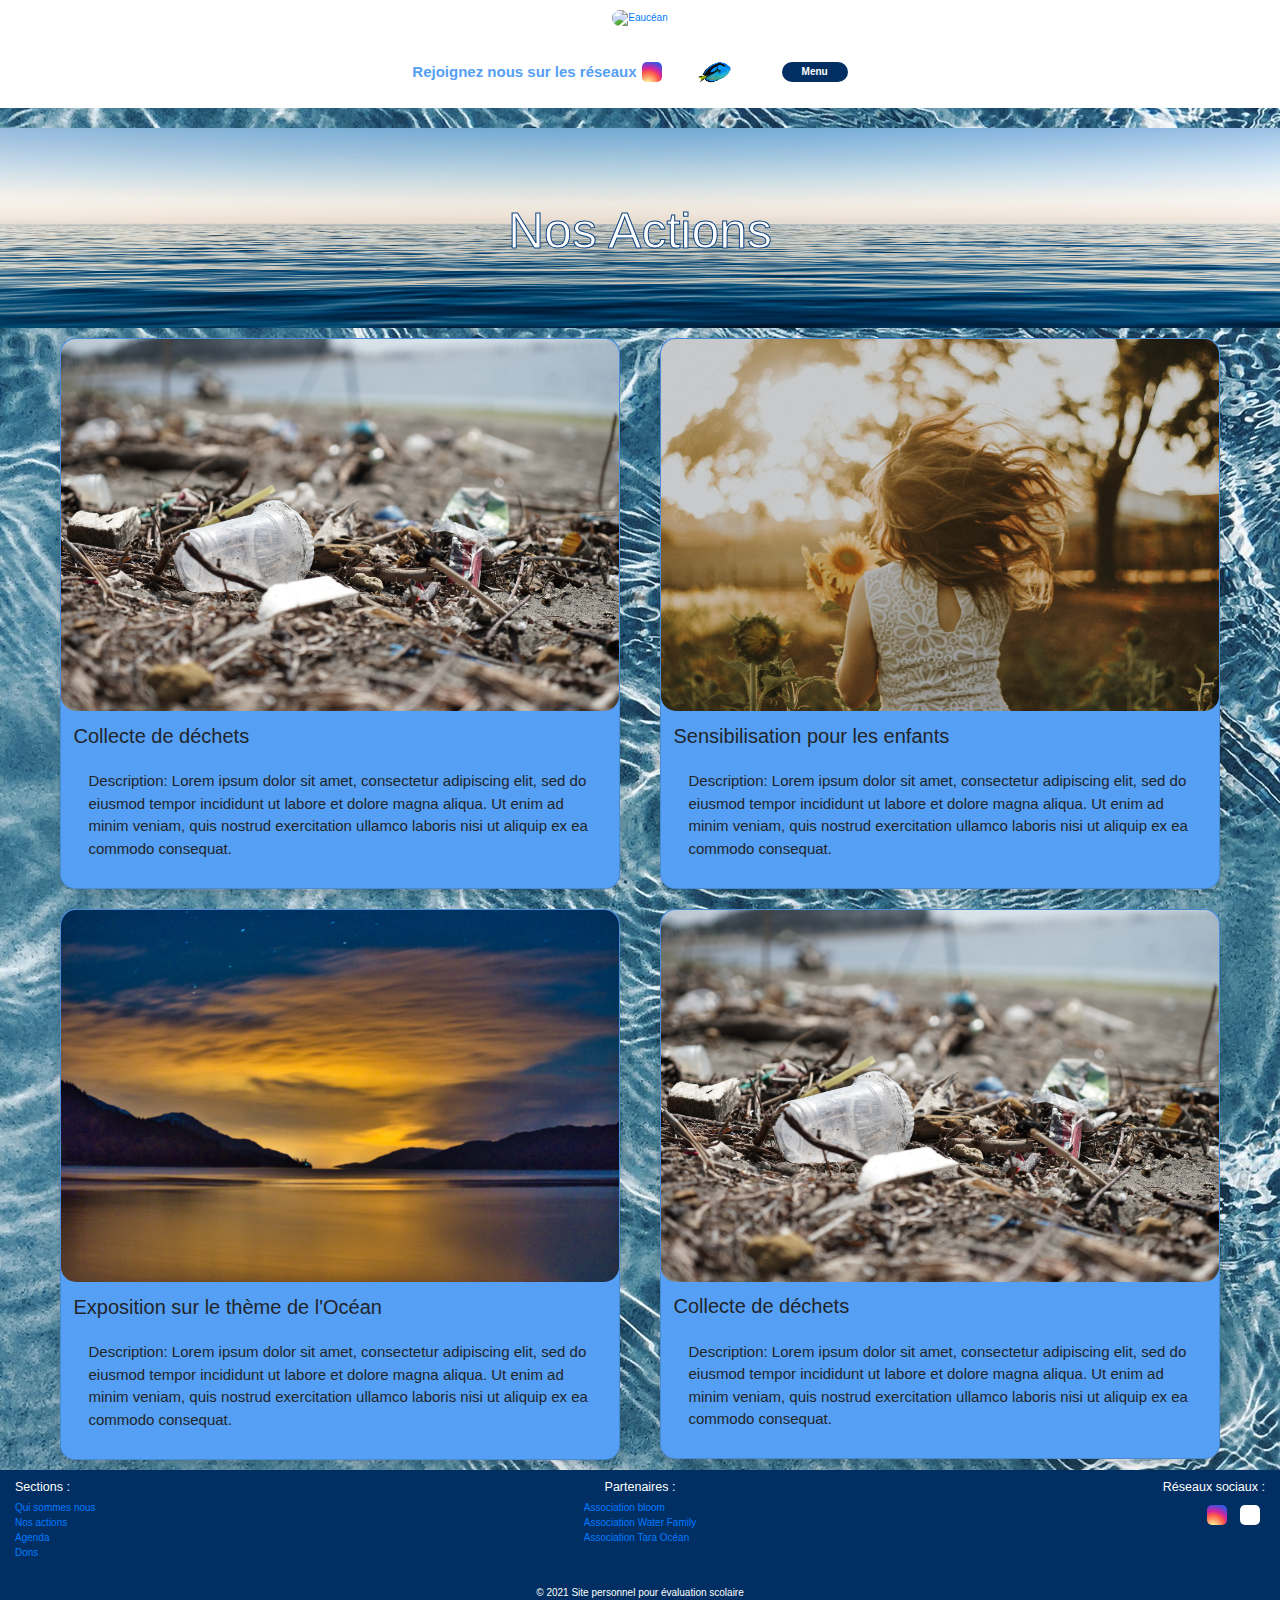
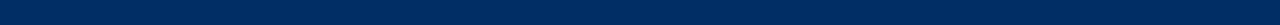
==== commit cf7ce0f4: "fewImprovement" ====
--- a/actions.html
+++ b/actions.html
@@ -20,9 +20,12 @@
 <body class="container-fluid">
   <header>
     <!-- Menu + Logo-->
-    <h1 class="row logo">
-      <img src="https://fontmeme.com/permalink/210517/2b26f4ba1548a2884f79955878b2d2fc.png" alt="Eaucéan">
-    </h1>
+    <div class="row logo">
+      <a href="index.html">
+        <img src="https://fontmeme.com/permalink/210517/2b26f4ba1548a2884f79955878b2d2fc.png" 
+        alt="Eaucéan">
+      </a>
+    </div>
     <nav class="row navbar  navbar-light" style="background-color: white;">
       <a>Rejoignez nous sur les réseaux</a>
       <a href="https://www.instagram.com" target="_blank"><i class="fab fa-instagram-square"></i></a>
@@ -124,7 +127,7 @@
             <div class="form-group">
               <label for="inputEmail">Email</label>
               <input type="email" class="form-control" id="inputEmail" aria-describedby="inputEmail"
-                placeholder="Enter email">
+                placeholder="Entrer email">
               <label for="nom">Nom</label>
               <input type="text" class="form-control" id="nom" placeholder="Nom">
               <label for="prenom">Prénom</label>
--- a/style.css
+++ b/style.css
@@ -10,6 +10,10 @@
 
 h1 {
   margin-bottom: 0;
+}
+
+.card h5 {
+  font-size: 20px;
 }
 
 /* Add a hover effect on icon */
@@ -82,8 +86,9 @@
   justify-content: center;
   align-items: center;
   text-align: center;
-  font-size: 1.8rem;
+  font-size: 15px;
   border-radius: 0;
+  font-weight: bold;
 }
 
 .menu {
@@ -113,6 +118,8 @@
   color: white;
   flex-wrap: nowrap;
   padding-top: 10px;
+  -webkit-text-stroke: 1px;
+  -webkit-text-stroke-color: #0d417e;
 }
 
 .rejoin-button,
@@ -153,12 +160,12 @@
 
 .menu-button {
   padding: 5px 20px;
-  margin: 20px 50px;
+  margin: 20px 20px;
   border: 0;
   border-radius: 20px;
   background: rgb(2, 47, 99);
   color: #fff;
-  font-size: 1.5rem;
+  font-size: 1rem;
   font-weight: 600;
   display: inline;
   align-items: center;
@@ -182,12 +189,18 @@
   transform: scale(1.1, 1.1);
 }
 
+.actions-button:hover {
+  color: #fff;
+  text-decoration: none;
+}
+
 .card {
   display: flex;
   margin: 10px 5px;
   background: rgb(85, 159, 245);
   border-radius: 1em;
   justify-content: center;
+  font-size: 1.5rem;
 }
 
 p {
@@ -216,7 +229,7 @@
 
 .fishAnimation {
   animation: 3s ease-in 0.5s infinite alternate gogogo;
-  margin-right: 15px;
+  margin-right: 30px;
   width: 35px;
   height: 35px;
   border-radius: 50%;
@@ -281,6 +294,7 @@
 .evenement {
   font-size: 15px;
   font-weight: bold;
+  color: #fff;
 }
 
 ul {
@@ -291,6 +305,7 @@
 
 .table > tbody > tr > td,
 .table > tbody > tr > th,
+.table > tbody > tr > th > a,
 .table > tfoot > tr > td,
 .table > tfoot > tr > th,
 .table > thead > tr > td,
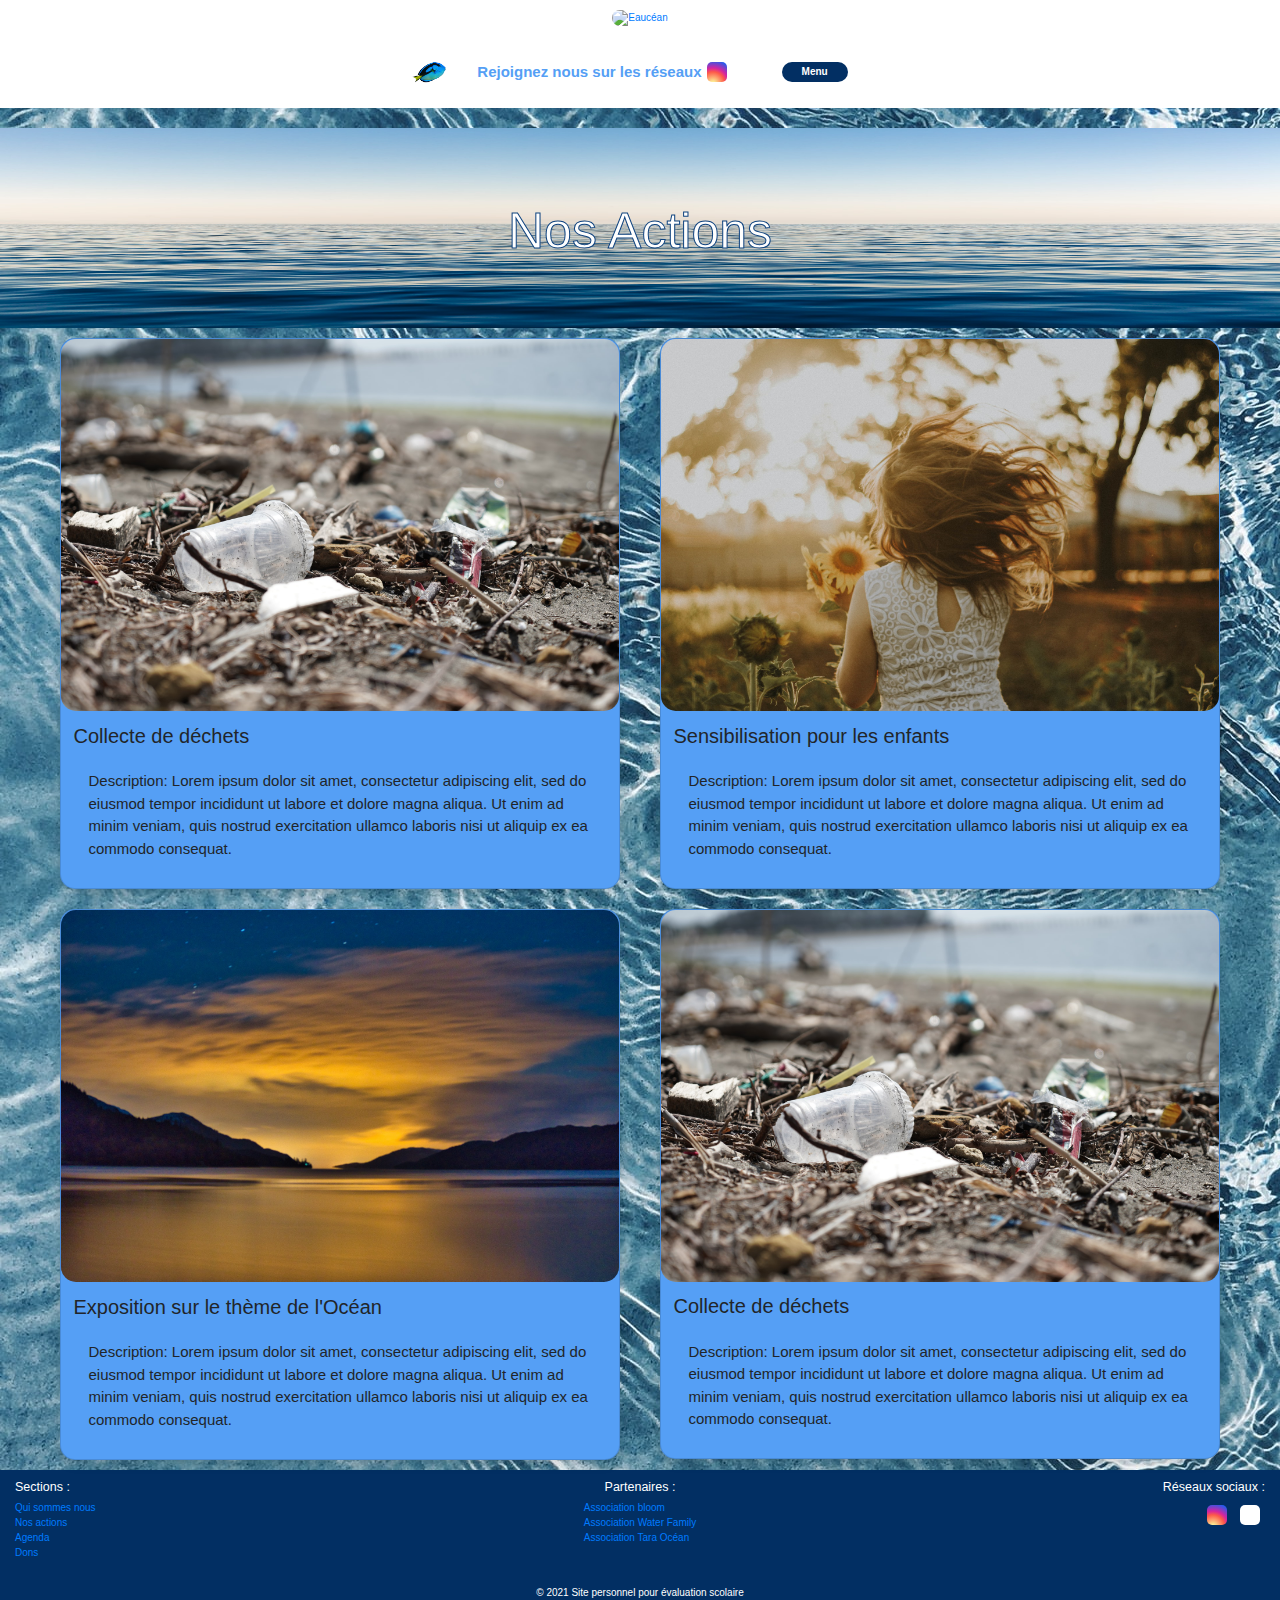
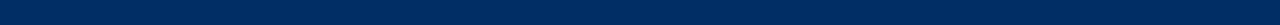
==== commit 5faa72b4: "fewImprovement" ====
--- a/actions.html
+++ b/actions.html
@@ -22,22 +22,21 @@
     <!-- Menu + Logo-->
     <div class="row logo">
       <a href="index.html">
-        <img src="https://fontmeme.com/permalink/210517/2b26f4ba1548a2884f79955878b2d2fc.png" 
-        alt="Eaucéan">
+        <img src="https://fontmeme.com/permalink/210517/2b26f4ba1548a2884f79955878b2d2fc.png" alt="Eaucéan">
       </a>
     </div>
     <nav class="row navbar  navbar-light" style="background-color: white;">
+      <div class="fishAnimation"></div>
       <a>Rejoignez nous sur les réseaux</a>
       <a href="https://www.instagram.com" target="_blank"><i class="fab fa-instagram-square"></i></a>
       <a href="https://www.facebook.com" target="_blank"><i class="fab fa-facebook-square"></i></a>
-      <div class="fishAnimation"></div>
       <div class="menu">
         <button type="button" class="navbar-toggler menu-button" data-toggle="collapse" data-target="#navbarNavDropdown"
           aria-controls="navbarNavDropdown" aria-expanded="false" aria-label="ToggleNavigation">Menu</button>
         <div class="collapse " id="navbarNavDropdown">
           <ul class="navbar-nav">
             <li class="nav-item">
-              <a class="nav-link" href="index.html"><b>Acceuil</b></a>
+              <a class="nav-link" href="index.html"><b>Accueil</b></a>
             </li>
             <li class="nav-item">
               <a class="nav-link" href="index.html#whoarewe">Qui sommes nous</a>
